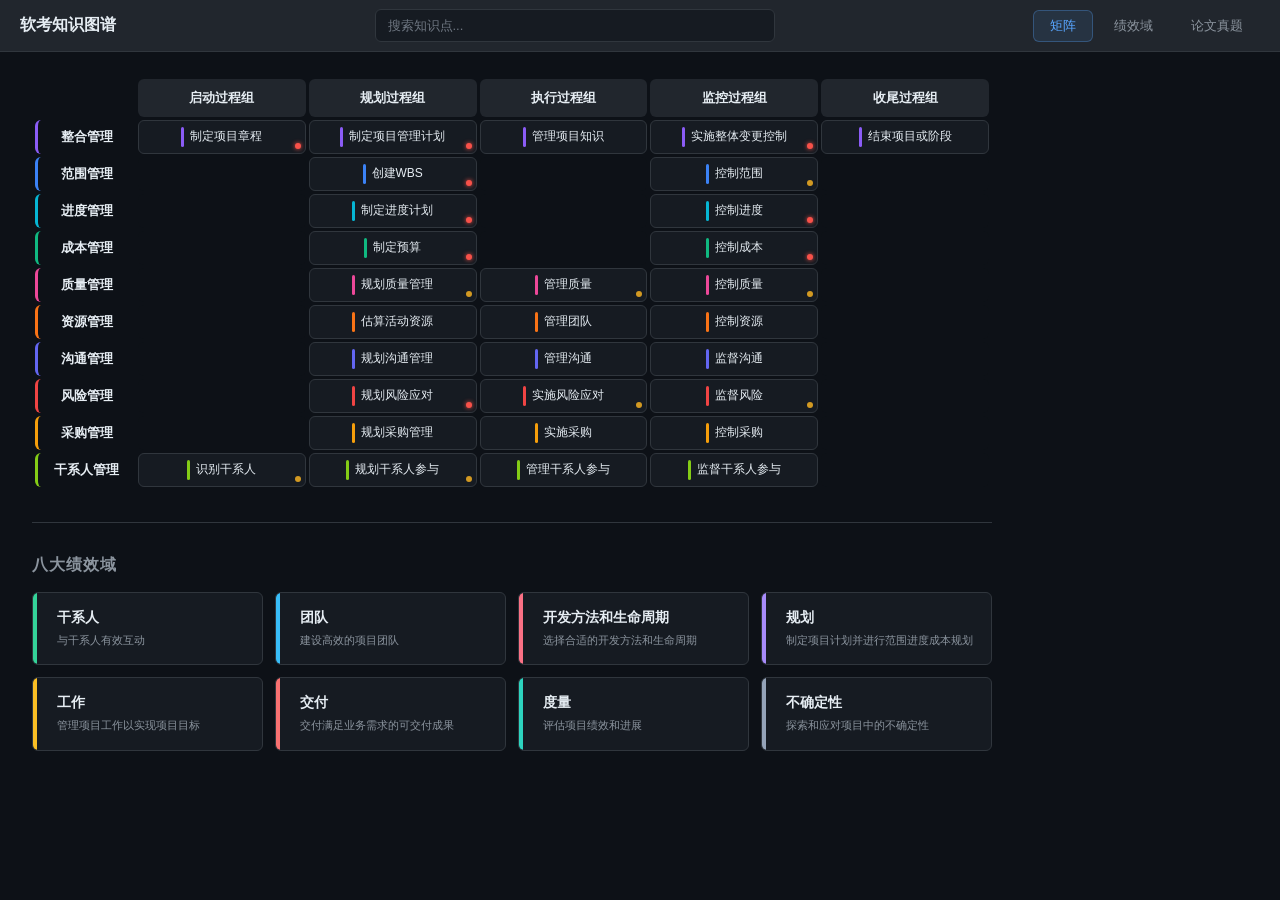
==== index.html @ 4d440a3b "init" ====
<!DOCTYPE html>
<html lang="zh-CN">
<head>
    <meta charset="UTF-8">
    <meta name="viewport" content="width=device-width, initial-scale=1.0">
    <title>软考知识图谱 - 信息系统项目管理师</title>
    <link rel="stylesheet" href="css/main.css">
    <link rel="stylesheet" href="css/matrix.css">
    <link rel="stylesheet" href="css/panel.css">
</head>
<body>
    <!-- Header -->
    <header id="header">
        <div class="header-left">
            <h1 class="logo">软考知识图谱</h1>
        </div>
        <div class="header-center">
            <div class="search-container">
                <input type="text" id="search-input" placeholder="搜索知识点..." autocomplete="off">
                <div id="search-results" class="search-dropdown hidden"></div>
            </div>
        </div>
        <div class="header-right">
            <button class="nav-tab active" data-view="matrix">矩阵</button>
            <button class="nav-tab" data-view="performance">绩效域</button>
            <button class="nav-tab" data-view="essay">论文真题</button>
        </div>
    </header>

    <!-- Main Content -->
    <main id="app">
        <!-- Matrix View -->
        <div id="view-matrix" class="view-container">
            <div class="matrix-wrapper">
                <!-- PMBOK Matrix rendered by JS -->
                <div id="pmbook-matrix" class="matrix"></div>
                <!-- Performance Domain Cards -->
                <div class="section-divider"></div>
                <h2 class="section-title">八大绩效域</h2>
                <div id="perf-domains-grid" class="perf-domains-grid"></div>
            </div>
        </div>

        <!-- Performance Domain Detail View -->
        <div id="view-performance" class="view-container hidden">
            <div class="perf-detail-wrapper">
                <div id="perf-detail-cards" class="perf-detail-cards"></div>
            </div>
        </div>

        <!-- Essay History View -->
        <div id="view-essay" class="view-container hidden">
            <div class="essay-wrapper">
                <h2 class="section-title">论文真题 2015-2025</h2>
                <div id="essay-timeline" class="essay-timeline"></div>
            </div>
        </div>

        <!-- Detail Panel (shared across views) -->
        <aside id="detail-panel" class="detail-panel hidden">
            <div class="panel-header">
                <h2 id="panel-title" class="panel-title"></h2>
                <button id="panel-close" class="panel-close-btn">&times;</button>
            </div>
            <div class="panel-breadcrumb" id="panel-breadcrumb"></div>
            <div class="panel-tabs" id="panel-tabs">
                <button class="tab active" data-tab="overview">概述</button>
                <button class="tab" data-tab="itto">输入输出</button>
                <button class="tab" data-tab="exam">考频</button>
                <button class="tab" data-tab="mnemonic">口诀</button>
            </div>
            <div class="panel-content" id="panel-content"></div>
        </aside>
    </main>

    <!-- Scripts: D3 first, then data, then app logic -->
    <script src="lib/d3.v7.min.js"></script>
    <script src="data/nodes.js"></script>
    <script src="data/edges.js"></script>
    <script src="data/exam-frequency.js"></script>
    <script src="data/mnemonics.js"></script>
    <script src="data/essay-topics.js"></script>
    <script src="data/glossary.js"></script>
    <script src="js/data.js"></script>
    <script src="js/matrix.js"></script>
    <script src="js/panel.js"></script>
    <script src="js/search.js"></script>
    <script src="js/app.js"></script>
</body>
</html>
---- css/main.css ----
/* CSS Variables - Dark Theme */
:root {
    --bg-primary: #0d1117;
    --bg-secondary: #161b22;
    --bg-tertiary: #21262d;
    --bg-card: #1c2128;
    --bg-hover: #30363d;
    --text-primary: #e6edf3;
    --text-secondary: #8b949e;
    --text-muted: #6e7681;
    --border-color: #30363d;
    --border-light: #21262d;
    --accent-blue: #58a6ff;
    --accent-green: #3fb950;
    --accent-red: #f85149;
    --accent-orange: #d29922;
    --accent-purple: #bc8cff;
    --shadow: 0 1px 3px rgba(0,0,0,0.3);
    --shadow-lg: 0 8px 24px rgba(0,0,0,0.4);
    --radius: 6px;
    --radius-lg: 10px;
    --header-height: 52px;
    --panel-width: 420px;
    --transition: 0.2s ease;
}

/* Reset */
*, *::before, *::after { margin: 0; padding: 0; box-sizing: border-box; }

body {
    font-family: "PingFang SC", "Microsoft YaHei", "Noto Sans SC", -apple-system, BlinkMacSystemFont, "Segoe UI", sans-serif;
    font-size: 14px;
    color: var(--text-primary);
    background: var(--bg-primary);
    overflow: hidden;
    height: 100vh;
    width: 100vw;
}

/* Layout */
#header {
    display: flex;
    align-items: center;
    justify-content: space-between;
    height: var(--header-height);
    padding: 0 20px;
    background: var(--bg-tertiary);
    border-bottom: 1px solid var(--border-color);
    z-index: 100;
}

.header-left { display: flex; align-items: center; gap: 12px; }
.header-center { flex: 1; max-width: 400px; margin: 0 24px; }
.header-right { display: flex; align-items: center; gap: 4px; }

.logo {
    font-size: 16px;
    font-weight: 600;
    color: var(--text-primary);
    white-space: nowrap;
}

#app {
    display: flex;
    height: calc(100vh - var(--header-height));
    overflow: hidden;
}

/* Nav Tabs in Header */
.nav-tab {
    padding: 6px 16px;
    background: none;
    border: 1px solid transparent;
    color: var(--text-secondary);
    font-size: 13px;
    cursor: pointer;
    border-radius: var(--radius);
    transition: all var(--transition);
}
.nav-tab:hover { color: var(--text-primary); background: var(--bg-hover); }
.nav-tab.active {
    color: var(--accent-blue);
    background: rgba(88,166,255,0.1);
    border-color: rgba(88,166,255,0.3);
}

/* View Containers */
.view-container {
    flex: 1;
    overflow-y: auto;
    padding: 24px 32px;
    scrollbar-width: thin;
    scrollbar-color: var(--bg-hover) transparent;
}
.view-container.hidden { display: none; }

/* Section */
.section-divider {
    height: 1px;
    background: var(--border-color);
    margin: 32px 0;
}
.section-title {
    font-size: 16px;
    font-weight: 600;
    color: var(--text-secondary);
    margin-bottom: 16px;
    letter-spacing: 1px;
}

/* Search */
.search-container { position: relative; }
#search-input {
    width: 100%;
    padding: 8px 12px;
    background: var(--bg-secondary);
    border: 1px solid var(--border-color);
    border-radius: var(--radius);
    color: var(--text-primary);
    font-size: 13px;
    outline: none;
    transition: border-color var(--transition);
}
#search-input:focus { border-color: var(--accent-blue); }
#search-input::placeholder { color: var(--text-muted); }

.search-dropdown {
    position: absolute;
    top: 100%;
    left: 0;
    right: 0;
    background: var(--bg-secondary);
    border: 1px solid var(--border-color);
    border-radius: var(--radius);
    max-height: 320px;
    overflow-y: auto;
    z-index: 200;
    box-shadow: var(--shadow-lg);
}
.search-result-item {
    display: flex;
    align-items: center;
    gap: 8px;
    padding: 8px 12px;
    cursor: pointer;
    font-size: 13px;
    transition: background var(--transition);
}
.search-result-item:hover,
.search-result-item.active { background: var(--bg-hover); }
.search-result-dot {
    width: 8px; height: 8px;
    border-radius: 50%;
    flex-shrink: 0;
}
.search-result-label { flex: 1; }
.search-result-type { color: var(--text-muted); font-size: 11px; }
.search-result-item mark { background: rgba(88,166,255,0.3); color: var(--text-primary); border-radius: 2px; padding: 0 2px; }

/* Hidden */
.hidden { display: none !important; }

/* Responsive */
@media (max-width: 900px) {
    .header-center { margin: 0 12px; }
    .nav-tab { padding: 6px 10px; font-size: 12px; }
    .view-container { padding: 16px; }
}
@media (max-width: 600px) {
    .nav-tab { padding: 4px 8px; font-size: 11px; }
    .logo { font-size: 14px; }
}
---- css/matrix.css ----
/* PMBOK Matrix Table */
.matrix-wrapper {
    max-width: 960px;
}

.matrix {
    width: 100%;
    border-collapse: separate;
    border-spacing: 3px;
    table-layout: fixed;
}

/* Header row */
.matrix thead th {
    padding: 10px 8px;
    font-size: 13px;
    font-weight: 600;
    color: var(--text-primary);
    background: var(--bg-tertiary);
    border-radius: var(--radius);
    text-align: center;
    white-space: nowrap;
}
.matrix thead th:first-child {
    width: 100px;
    background: transparent;
}

/* Knowledge area label column */
.matrix tbody td:first-child {
    padding: 8px 12px;
    font-size: 13px;
    font-weight: 600;
    color: var(--text-primary);
    text-align: center;
    vertical-align: middle;
    border-radius: var(--radius);
    white-space: nowrap;
    position: relative;
}

/* Process cells */
.matrix .cell-process {
    padding: 6px 8px;
    border-radius: var(--radius);
    cursor: pointer;
    transition: all var(--transition);
    vertical-align: middle;
    text-align: center;
    position: relative;
    background: var(--bg-secondary);
    border: 1px solid var(--border-color);
    min-height: 44px;
}
.matrix .cell-process:hover {
    background: var(--bg-hover);
    border-color: var(--accent-blue);
    transform: translateY(-1px);
    box-shadow: var(--shadow);
}

/* Process cell content */
.cell-content {
    display: flex;
    align-items: center;
    gap: 6px;
    justify-content: center;
}
.cell-color-bar {
    width: 3px;
    height: 20px;
    border-radius: 2px;
    flex-shrink: 0;
}
.cell-name {
    font-size: 12px;
    line-height: 1.3;
    color: var(--text-primary);
}
.cell-heat {
    width: 6px; height: 6px;
    border-radius: 50%;
    flex-shrink: 0;
    position: absolute;
    bottom: 4px;
    right: 4px;
}
.cell-heat.high { background: var(--accent-red); box-shadow: 0 0 4px var(--accent-red); }
.cell-heat.medium { background: var(--accent-orange); }

/* Empty cells */
.matrix .cell-empty {
    background: var(--bg-primary);
    border: 1px solid transparent;
    border-radius: var(--radius);
}

/* Row hover highlight */
.matrix tbody tr:hover td {
    background: var(--bg-tertiary);
}
.matrix tbody tr:hover .cell-process {
    background: var(--bg-hover);
}
.matrix tbody tr:hover .cell-empty {
    background: var(--bg-primary);
}

/* Selected cell */
.matrix .cell-process.selected {
    border-color: var(--accent-blue);
    background: rgba(88,166,255,0.15);
    box-shadow: 0 0 0 2px rgba(88,166,255,0.2);
}

/* Performance Domain Grid */
.perf-domains-grid {
    display: grid;
    grid-template-columns: repeat(4, 1fr);
    gap: 12px;
}

.perf-domain-card {
    background: var(--bg-secondary);
    border: 1px solid var(--border-color);
    border-radius: var(--radius);
    padding: 16px;
    cursor: pointer;
    transition: all var(--transition);
    position: relative;
    overflow: hidden;
}
.perf-domain-card:hover {
    border-color: var(--accent-blue);
    background: var(--bg-hover);
    transform: translateY(-2px);
    box-shadow: var(--shadow-lg);
}
.perf-domain-card.selected {
    border-color: var(--accent-blue);
    box-shadow: 0 0 0 2px rgba(88,166,255,0.2);
}
.pd-card-accent {
    width: 4px;
    height: 100%;
    position: absolute;
    left: 0;
    top: 0;
    border-radius: var(--radius) 0 0 var(--radius);
}
.pd-card-title {
    font-size: 14px;
    font-weight: 600;
    margin-bottom: 6px;
    padding-left: 8px;
}
.pd-card-desc {
    font-size: 11px;
    color: var(--text-secondary);
    line-height: 1.4;
    padding-left: 8px;
}

/* Performance Domain Detail Cards */
.perf-detail-wrapper {
    max-width: 960px;
}
.perf-detail-cards {
    display: grid;
    grid-template-columns: repeat(2, 1fr);
    gap: 16px;
}
.perf-detail-card {
    background: var(--bg-secondary);
    border: 1px solid var(--border-color);
    border-radius: var(--radius-lg);
    padding: 20px;
    cursor: pointer;
    transition: all var(--transition);
    position: relative;
    overflow: hidden;
}
.perf-detail-card:hover {
    border-color: var(--accent-blue);
    transform: translateY(-2px);
    box-shadow: var(--shadow-lg);
}
.perf-detail-card .pd-card-accent {
    width: 4px;
}
.pd-detail-title {
    font-size: 16px;
    font-weight: 600;
    margin-bottom: 8px;
    padding-left: 10px;
}
.pd-detail-goals {
    font-size: 12px;
    color: var(--text-secondary);
    line-height: 1.6;
    padding-left: 10px;
    margin-bottom: 8px;
}
.pd-detail-mnemonic {
    font-size: 13px;
    color: var(--accent-purple);
    font-weight: 600;
    padding: 6px 10px;
    background: rgba(188,140,255,0.1);
    border-radius: var(--radius);
    margin-left: 10px;
    display: inline-block;
}

/* Essay Timeline */
.essay-wrapper {
    max-width: 960px;
}
.essay-timeline {
    display: flex;
    flex-direction: column;
    gap: 8px;
}
.essay-item {
    display: flex;
    align-items: center;
    gap: 12px;
    padding: 12px 16px;
    background: var(--bg-secondary);
    border: 1px solid var(--border-color);
    border-radius: var(--radius);
    transition: all var(--transition);
    cursor: pointer;
}
.essay-item:hover {
    background: var(--bg-hover);
    border-color: var(--accent-blue);
}
.essay-year {
    padding: 4px 10px;
    background: var(--bg-tertiary);
    border-radius: var(--radius);
    font-size: 12px;
    font-weight: 600;
    color: var(--accent-blue);
    white-space: nowrap;
    min-width: 64px;
    text-align: center;
}
.essay-title {
    font-size: 14px;
    flex: 1;
}
.essay-difficulty {
    display: flex;
    gap: 2px;
}
.essay-star {
    width: 12px; height: 12px;
    border-radius: 50%;
}
.essay-star.filled { background: var(--accent-orange); }
.essay-star.empty { background: var(--bg-tertiary); }
.essay-area {
    font-size: 11px;
    color: var(--text-muted);
    padding: 2px 8px;
    background: var(--bg-tertiary);
    border-radius: 10px;
    white-space: nowrap;
}

/* Responsive */
@media (max-width: 900px) {
    .perf-domains-grid { grid-template-columns: repeat(2, 1fr); }
    .perf-detail-cards { grid-template-columns: 1fr; }
    .matrix .cell-name { font-size: 11px; }
    .matrix tbody td:first-child { font-size: 12px; width: 80px; }
}
---- css/panel.css ----
/* Detail Panel */
.detail-panel {
    width: var(--panel-width);
    min-width: var(--panel-width);
    background: var(--bg-secondary);
    border-left: 1px solid var(--border-color);
    display: flex;
    flex-direction: column;
    overflow: hidden;
    transition: min-width 0.3s, width 0.3s;
}
.detail-panel.hidden { min-width: 0; width: 0; border: none; overflow: hidden; display: flex !important; }

.panel-header {
    display: flex;
    align-items: center;
    justify-content: space-between;
    padding: 16px;
    border-bottom: 1px solid var(--border-color);
}
.panel-title {
    font-size: 16px;
    font-weight: 600;
    flex: 1;
    margin-right: 8px;
}
.panel-close-btn {
    width: 28px; height: 28px;
    background: none; border: none;
    color: var(--text-secondary);
    font-size: 20px;
    cursor: pointer;
    border-radius: var(--radius);
    display: flex; align-items: center; justify-content: center;
}
.panel-close-btn:hover { background: var(--bg-hover); color: var(--text-primary); }

.panel-breadcrumb {
    padding: 8px 16px;
    font-size: 11px;
    color: var(--text-muted);
    border-bottom: 1px solid var(--border-light);
}

/* Tabs */
.panel-tabs {
    display: flex;
    border-bottom: 1px solid var(--border-color);
    padding: 0 8px;
}
.tab {
    padding: 10px 12px;
    background: none;
    border: none;
    border-bottom: 2px solid transparent;
    color: var(--text-secondary);
    font-size: 13px;
    cursor: pointer;
    transition: all var(--transition);
}
.tab:hover { color: var(--text-primary); }
.tab.active {
    color: var(--accent-blue);
    border-bottom-color: var(--accent-blue);
}

/* Panel Content */
.panel-content {
    flex: 1;
    overflow-y: auto;
    padding: 16px;
    scrollbar-width: thin;
    scrollbar-color: var(--bg-hover) transparent;
}

/* Panel Sections */
.panel-section { margin-bottom: 16px; }
.panel-section-title {
    font-size: 13px;
    font-weight: 600;
    color: var(--text-secondary);
    margin-bottom: 8px;
}
.panel-description {
    font-size: 13px;
    line-height: 1.6;
    color: var(--text-primary);
}

/* Badges */
.badge {
    display: inline-block;
    padding: 2px 8px;
    border-radius: 10px;
    font-size: 11px;
    font-weight: 600;
    margin-right: 4px;
}
.badge-process-group { background: var(--bg-tertiary); color: var(--text-primary); }
.badge-ka { background: var(--bg-tertiary); color: var(--text-primary); }
.badge-heat-high { background: rgba(248,81,73,0.2); color: #f85149; }
.badge-heat-medium { background: rgba(210,153,34,0.2); color: #d29922; }
.badge-heat-low { background: var(--bg-tertiary); color: var(--text-secondary); }

/* Chips */
.chip {
    display: inline-block;
    padding: 4px 10px;
    margin: 3px;
    border-radius: 12px;
    font-size: 11px;
    background: var(--bg-tertiary);
    border: 1px solid var(--border-color);
    color: var(--text-primary);
    cursor: pointer;
    transition: all var(--transition);
}
.chip:hover { border-color: var(--accent-blue); background: var(--bg-hover); }

/* ITTO Flow */
.itto-flow {
    display: flex;
    flex-direction: column;
    gap: 12px;
}
.itto-section {
    background: var(--bg-tertiary);
    border-radius: var(--radius);
    padding: 10px 12px;
}
.itto-section-title {
    font-size: 11px;
    font-weight: 600;
    color: var(--text-muted);
    text-transform: uppercase;
    letter-spacing: 0.5px;
    margin-bottom: 6px;
}
.itto-section-title.inputs { color: var(--accent-blue); }
.itto-section-title.tools { color: var(--accent-orange); }
.itto-section-title.outputs { color: var(--accent-green); }

/* Arrow between sections */
.itto-arrow {
    text-align: center;
    color: var(--text-muted);
    font-size: 16px;
    line-height: 1;
    padding: 2px 0;
}

/* Mnemonic Card */
.mnemonic-card {
    background: var(--bg-tertiary);
    border: 1px solid var(--border-color);
    border-radius: var(--radius);
    padding: 14px;
    margin-bottom: 12px;
}
.mnemonic-phrase {
    font-size: 18px;
    font-weight: 700;
    color: var(--accent-purple);
    text-align: center;
    padding: 8px;
    margin-bottom: 8px;
    letter-spacing: 2px;
}
.mnemonic-expansion {
    font-size: 12px;
    line-height: 1.8;
    color: var(--text-secondary);
}

/* Exam frequency bar */
.freq-bar-container { margin: 8px 0; }
.freq-bar {
    display: flex;
    align-items: center;
    margin-bottom: 6px;
    font-size: 12px;
}
.freq-bar-label { width: 60px; color: var(--text-secondary); }
.freq-bar-track {
    flex: 1;
    height: 8px;
    background: var(--bg-tertiary);
    border-radius: 4px;
    margin: 0 8px;
    overflow: hidden;
}
.freq-bar-fill { height: 100%; border-radius: 4px; }
.freq-bar-fill.choice { background: var(--accent-blue); }
.freq-bar-fill.case { background: var(--accent-green); }
.freq-bar-fill.essay { background: var(--accent-red); }
.freq-bar-value { width: 24px; text-align: right; color: var(--text-secondary); }

/* Essay items in panel */
.essay-list-item {
    display: flex;
    align-items: center;
    gap: 8px;
    padding: 6px 0;
    border-bottom: 1px solid var(--border-light);
    font-size: 12px;
}
.essay-list-item:last-child { border-bottom: none; }
.essay-list-year {
    padding: 2px 6px;
    background: var(--bg-tertiary);
    border-radius: 3px;
    font-size: 11px;
    color: var(--accent-blue);
    white-space: nowrap;
}

/* Responsive */
@media (max-width: 768px) {
    .detail-panel {
        position: fixed;
        bottom: 0; left: 0; right: 0;
        height: 50vh;
        min-width: 100%;
        width: 100%;
        border-left: none;
        border-top: 1px solid var(--border-color);
        border-radius: var(--radius-lg) var(--radius-lg) 0 0;
        z-index: 300;
    }
}
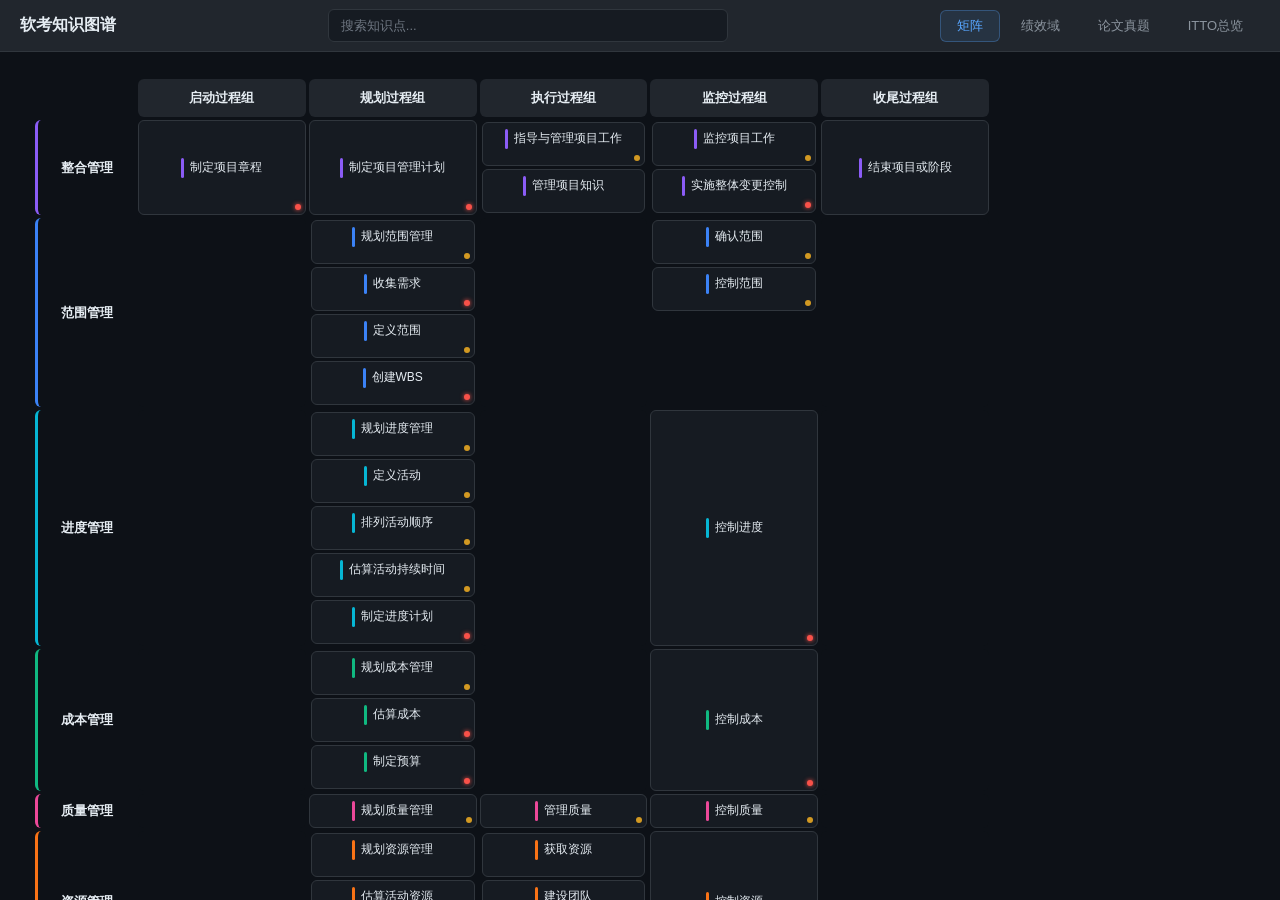
==== commit fd74f019: "update" ====
--- a/index.html
+++ b/index.html
@@ -24,6 +24,7 @@
             <button class="nav-tab active" data-view="matrix">矩阵</button>
             <button class="nav-tab" data-view="performance">绩效域</button>
             <button class="nav-tab" data-view="essay">论文真题</button>
+            <a href="itto.html" class="nav-tab" style="text-decoration:none">ITTO总览</a>
         </div>
     </header>
 
--- a/css/matrix.css
+++ b/css/matrix.css
@@ -95,6 +95,20 @@
     border-radius: var(--radius);
 }
 
+/* Multi-process cells */
+.matrix .cell-multi {
+    padding: 2px;
+    vertical-align: top;
+    background: transparent;
+}
+.matrix .cell-multi .cell-process {
+    display: block;
+    margin-bottom: 3px;
+}
+.matrix .cell-multi .cell-process:last-child {
+    margin-bottom: 0;
+}
+
 /* Row hover highlight */
 .matrix tbody tr:hover td {
     background: var(--bg-tertiary);
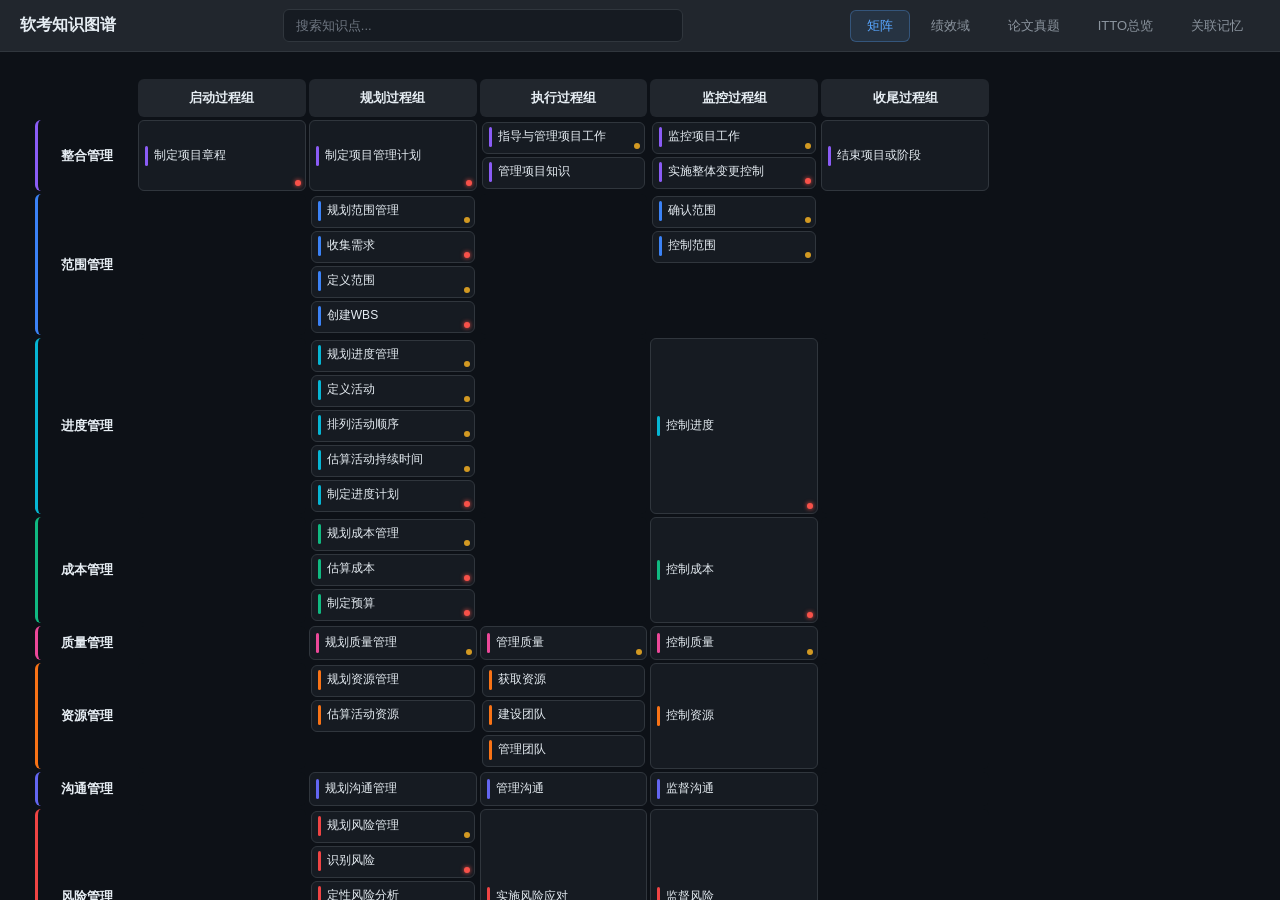
==== commit dba903e1: "添加关联记忆页面" ====
--- a/index.html
+++ b/index.html
@@ -25,6 +25,7 @@
             <button class="nav-tab" data-view="performance">绩效域</button>
             <button class="nav-tab" data-view="essay">论文真题</button>
             <a href="itto.html" class="nav-tab" style="text-decoration:none">ITTO总览</a>
+            <a href="memory.html" class="nav-tab" style="text-decoration:none">关联记忆</a>
         </div>
     </header>
 
--- a/css/matrix.css
+++ b/css/matrix.css
@@ -41,16 +41,16 @@
 
 /* Process cells */
 .matrix .cell-process {
-    padding: 6px 8px;
+    padding: 4px 6px;
     border-radius: var(--radius);
     cursor: pointer;
     transition: all var(--transition);
     vertical-align: middle;
-    text-align: center;
-    position: relative;
-    background: var(--bg-secondary);
-    border: 1px solid var(--border-color);
-    min-height: 44px;
+    text-align: left;
+    position: relative;
+    background: var(--bg-secondary);
+    border: 1px solid var(--border-color);
+    min-height: 32px;
 }
 .matrix .cell-process:hover {
     background: var(--bg-hover);
@@ -64,7 +64,7 @@
     display: flex;
     align-items: center;
     gap: 6px;
-    justify-content: center;
+    justify-content: flex-start;
 }
 .cell-color-bar {
     width: 3px;
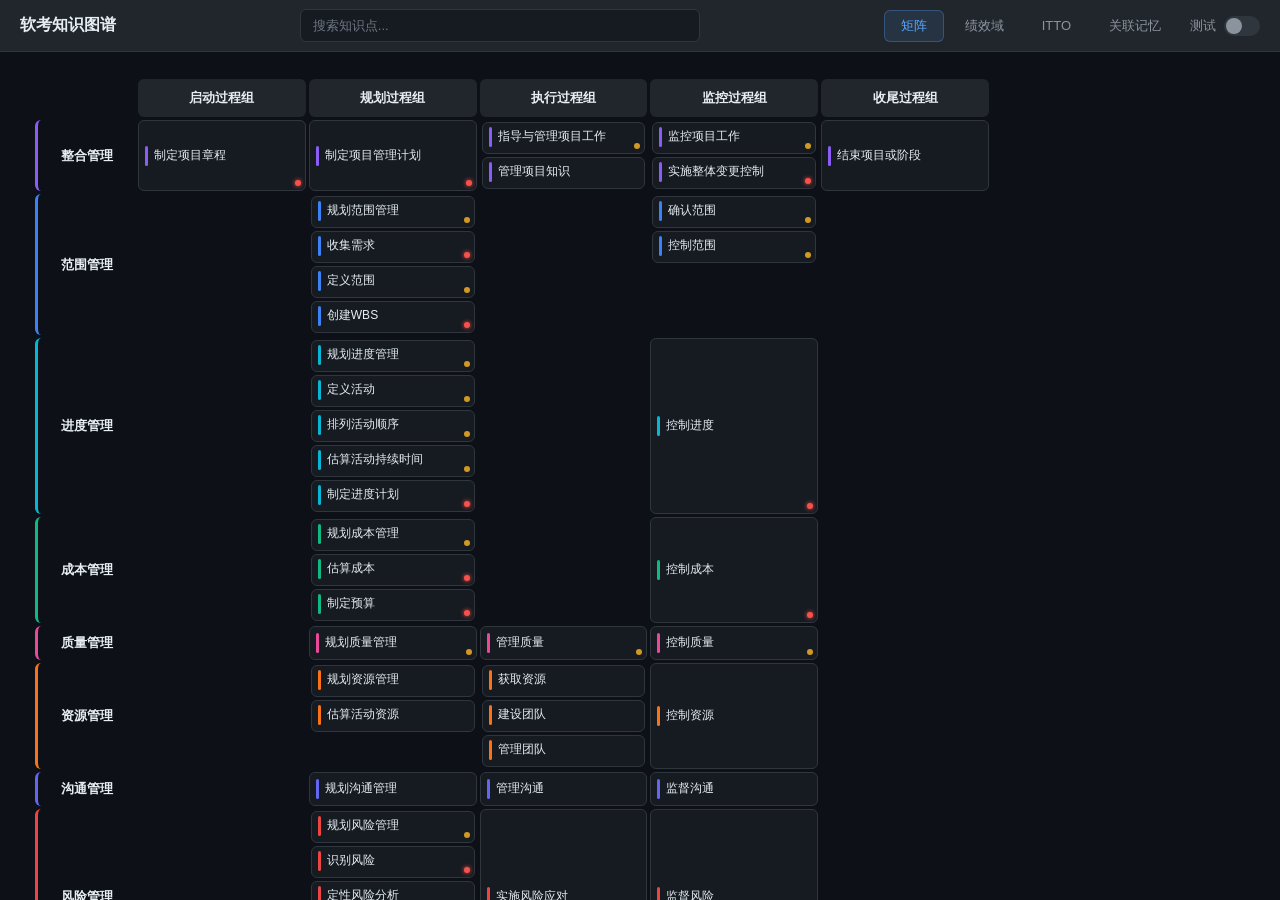
==== commit 6ab89a80: "添加绩效域" ====
--- a/index.html
+++ b/index.html
@@ -7,6 +7,17 @@
     <link rel="stylesheet" href="css/main.css">
     <link rel="stylesheet" href="css/matrix.css">
     <link rel="stylesheet" href="css/panel.css">
+    <style>
+    .test-toggle{display:flex;align-items:center;gap:8px;font-size:13px;color:var(--text-secondary);cursor:pointer;user-select:none}
+    .test-toggle input{display:none}
+    .toggle-track{width:36px;height:20px;border-radius:10px;background:var(--bg-hover);position:relative;transition:var(--transition)}
+    .toggle-track::after{content:'';position:absolute;top:2px;left:2px;width:16px;height:16px;border-radius:50%;background:var(--text-secondary);transition:var(--transition)}
+    .test-toggle input:checked+.toggle-track{background:var(--accent-orange)}
+    .test-toggle input:checked+.toggle-track::after{left:18px;background:#fff}
+    body.test-mode .answer{color:transparent!important;background:var(--bg-hover)!important;border-radius:4px;cursor:pointer}
+    body.test-mode .answer:hover{background:var(--bg-tertiary)!important}
+    body.test-mode .answer.revealed{color:inherit!important;background:transparent!important}
+    </style>
 </head>
 <body>
     <!-- Header -->
@@ -21,11 +32,15 @@
             </div>
         </div>
         <div class="header-right">
-            <button class="nav-tab active" data-view="matrix">矩阵</button>
-            <button class="nav-tab" data-view="performance">绩效域</button>
-            <button class="nav-tab" data-view="essay">论文真题</button>
-            <a href="itto.html" class="nav-tab" style="text-decoration:none">ITTO总览</a>
+            <a href="index.html" class="nav-tab active" style="text-decoration:none">矩阵</a>
+            <a href="performance.html" class="nav-tab" style="text-decoration:none">绩效域</a>
+            <a href="itto.html" class="nav-tab" style="text-decoration:none">ITTO</a>
             <a href="memory.html" class="nav-tab" style="text-decoration:none">关联记忆</a>
+            <label class="test-toggle" style="margin-left:8px">
+                <span>测试</span>
+                <input type="checkbox" id="testModeToggle">
+                <span class="toggle-track"></span>
+            </label>
         </div>
     </header>
 
@@ -47,14 +62,6 @@
         <div id="view-performance" class="view-container hidden">
             <div class="perf-detail-wrapper">
                 <div id="perf-detail-cards" class="perf-detail-cards"></div>
-            </div>
-        </div>
-
-        <!-- Essay History View -->
-        <div id="view-essay" class="view-container hidden">
-            <div class="essay-wrapper">
-                <h2 class="section-title">论文真题 2015-2025</h2>
-                <div id="essay-timeline" class="essay-timeline"></div>
             </div>
         </div>
 
@@ -88,5 +95,15 @@
     <script src="js/panel.js"></script>
     <script src="js/search.js"></script>
     <script src="js/app.js"></script>
+    <script>
+    document.getElementById('testModeToggle').addEventListener('change', function() {
+        document.body.classList.toggle('test-mode', this.checked);
+    });
+    document.addEventListener('click', function(e) {
+        if (document.body.classList.contains('test-mode') && e.target.classList.contains('answer')) {
+            e.target.classList.toggle('revealed');
+        }
+    });
+    </script>
 </body>
 </html>
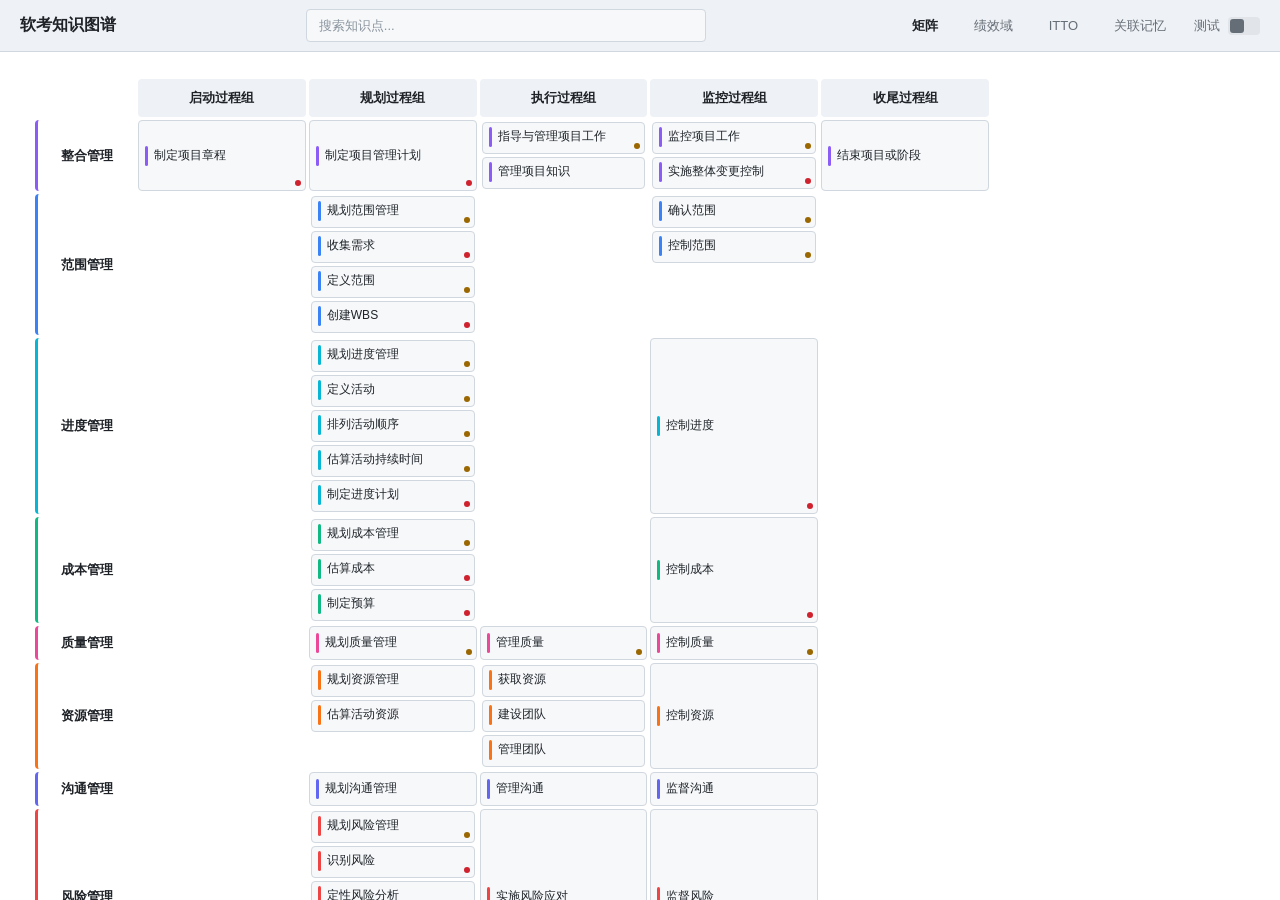
==== commit 7681ab38: "nginx代理" ====
--- a/index.html
+++ b/index.html
@@ -10,11 +10,11 @@
     <style>
     .test-toggle{display:flex;align-items:center;gap:8px;font-size:13px;color:var(--text-secondary);cursor:pointer;user-select:none}
     .test-toggle input{display:none}
-    .toggle-track{width:36px;height:20px;border-radius:10px;background:var(--bg-hover);position:relative;transition:var(--transition)}
-    .toggle-track::after{content:'';position:absolute;top:2px;left:2px;width:16px;height:16px;border-radius:50%;background:var(--text-secondary);transition:var(--transition)}
+    .toggle-track{width:32px;height:18px;border-radius:4px;background:var(--bg-hover);position:relative;transition:var(--transition)}
+    .toggle-track::after{content:'';position:absolute;top:2px;left:2px;width:14px;height:14px;border-radius:3px;background:var(--text-secondary);transition:var(--transition)}
     .test-toggle input:checked+.toggle-track{background:var(--accent-orange)}
-    .test-toggle input:checked+.toggle-track::after{left:18px;background:#fff}
-    body.test-mode .answer{color:transparent!important;background:var(--bg-hover)!important;border-radius:4px;cursor:pointer}
+    .test-toggle input:checked+.toggle-track::after{left:16px;background:#fff}
+    body.test-mode .answer{color:transparent!important;background:var(--bg-hover)!important;border-radius:3px;cursor:pointer}
     body.test-mode .answer:hover{background:var(--bg-tertiary)!important}
     body.test-mode .answer.revealed{color:inherit!important;background:transparent!important}
     </style>
--- a/css/main.css
+++ b/css/main.css
@@ -1,24 +1,24 @@
-/* CSS Variables - Dark Theme */
+/* CSS Variables - Light Theme */
 :root {
-    --bg-primary: #0d1117;
-    --bg-secondary: #161b22;
-    --bg-tertiary: #21262d;
-    --bg-card: #1c2128;
-    --bg-hover: #30363d;
-    --text-primary: #e6edf3;
-    --text-secondary: #8b949e;
-    --text-muted: #6e7681;
-    --border-color: #30363d;
-    --border-light: #21262d;
-    --accent-blue: #58a6ff;
-    --accent-green: #3fb950;
-    --accent-red: #f85149;
-    --accent-orange: #d29922;
-    --accent-purple: #bc8cff;
-    --shadow: 0 1px 3px rgba(0,0,0,0.3);
-    --shadow-lg: 0 8px 24px rgba(0,0,0,0.4);
-    --radius: 6px;
-    --radius-lg: 10px;
+    --bg-primary: #ffffff;
+    --bg-secondary: #f6f8fa;
+    --bg-tertiary: #eef1f5;
+    --bg-card: #f6f8fa;
+    --bg-hover: #e1e4e8;
+    --text-primary: #1f2328;
+    --text-secondary: #656d76;
+    --text-muted: #8b949e;
+    --border-color: #d0d7de;
+    --border-light: #d8dee4;
+    --accent-blue: #0969da;
+    --accent-green: #1a7f37;
+    --accent-red: #cf222e;
+    --accent-orange: #9a6700;
+    --accent-purple: #8250df;
+    --shadow: 0 1px 3px rgba(31,35,40,0.08);
+    --shadow-lg: 0 4px 12px rgba(31,35,40,0.12);
+    --radius: 4px;
+    --radius-lg: 6px;
     --header-height: 52px;
     --panel-width: 420px;
     --transition: 0.2s ease;
@@ -70,18 +70,16 @@
 .nav-tab {
     padding: 6px 16px;
     background: none;
-    border: 1px solid transparent;
+    border: none;
     color: var(--text-secondary);
     font-size: 13px;
     cursor: pointer;
-    border-radius: var(--radius);
-    transition: all var(--transition);
+    transition: color var(--transition);
 }
-.nav-tab:hover { color: var(--text-primary); background: var(--bg-hover); }
+.nav-tab:hover { color: var(--text-primary); }
 .nav-tab.active {
-    color: var(--accent-blue);
-    background: rgba(88,166,255,0.1);
-    border-color: rgba(88,166,255,0.3);
+    color: var(--text-primary);
+    font-weight: 600;
 }
 
 /* View Containers */
--- a/css/matrix.css
+++ b/css/matrix.css
@@ -55,8 +55,6 @@
 .matrix .cell-process:hover {
     background: var(--bg-hover);
     border-color: var(--accent-blue);
-    transform: translateY(-1px);
-    box-shadow: var(--shadow);
 }
 
 /* Process cell content */
@@ -85,7 +83,7 @@
     bottom: 4px;
     right: 4px;
 }
-.cell-heat.high { background: var(--accent-red); box-shadow: 0 0 4px var(--accent-red); }
+.cell-heat.high { background: var(--accent-red); }
 .cell-heat.medium { background: var(--accent-orange); }
 
 /* Empty cells */
@@ -124,7 +122,6 @@
 .matrix .cell-process.selected {
     border-color: var(--accent-blue);
     background: rgba(88,166,255,0.15);
-    box-shadow: 0 0 0 2px rgba(88,166,255,0.2);
 }
 
 /* Performance Domain Grid */
@@ -147,12 +144,9 @@
 .perf-domain-card:hover {
     border-color: var(--accent-blue);
     background: var(--bg-hover);
-    transform: translateY(-2px);
-    box-shadow: var(--shadow-lg);
 }
 .perf-domain-card.selected {
     border-color: var(--accent-blue);
-    box-shadow: 0 0 0 2px rgba(88,166,255,0.2);
 }
 .pd-card-accent {
     width: 4px;
@@ -196,8 +190,6 @@
 }
 .perf-detail-card:hover {
     border-color: var(--accent-blue);
-    transform: translateY(-2px);
-    box-shadow: var(--shadow-lg);
 }
 .perf-detail-card .pd-card-accent {
     width: 4px;
--- a/css/panel.css
+++ b/css/panel.css
@@ -91,7 +91,7 @@
 .badge {
     display: inline-block;
     padding: 2px 8px;
-    border-radius: 10px;
+    border-radius: 4px;
     font-size: 11px;
     font-weight: 600;
     margin-right: 4px;
@@ -107,13 +107,13 @@
     display: inline-block;
     padding: 4px 10px;
     margin: 3px;
-    border-radius: 12px;
+    border-radius: 4px;
     font-size: 11px;
     background: var(--bg-tertiary);
     border: 1px solid var(--border-color);
     color: var(--text-primary);
     cursor: pointer;
-    transition: all var(--transition);
+    transition: color var(--transition), border-color var(--transition);
 }
 .chip:hover { border-color: var(--accent-blue); background: var(--bg-hover); }
 
@@ -158,13 +158,13 @@
     margin-bottom: 12px;
 }
 .mnemonic-phrase {
-    font-size: 18px;
+    font-size: 16px;
     font-weight: 700;
-    color: var(--accent-purple);
+    color: var(--text-primary);
     text-align: center;
     padding: 8px;
     margin-bottom: 8px;
-    letter-spacing: 2px;
+    letter-spacing: 1px;
 }
 .mnemonic-expansion {
     font-size: 12px;
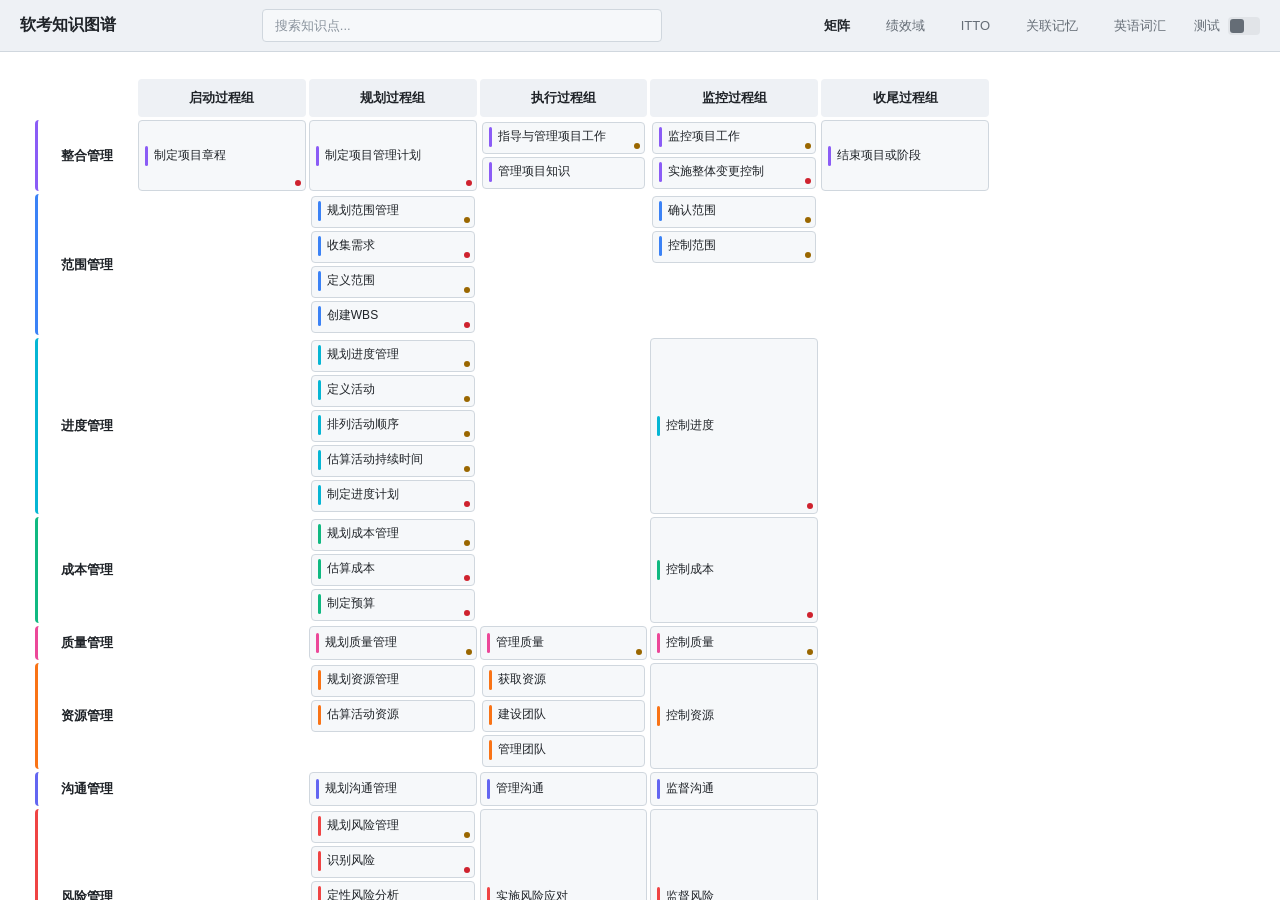
==== commit 9e65ba25: "添加英语词汇辅助记忆页面 新增 english.html，包含技术词汇、管理词汇、按管理分类、历年真题、2026预测五个板块，支持测试模式和搜索筛选。更新全部页面导航栏增加英语词汇入口。  Co-Au" ====
--- a/index.html
+++ b/index.html
@@ -36,6 +36,7 @@
             <a href="performance.html" class="nav-tab" style="text-decoration:none">绩效域</a>
             <a href="itto.html" class="nav-tab" style="text-decoration:none">ITTO</a>
             <a href="memory.html" class="nav-tab" style="text-decoration:none">关联记忆</a>
+            <a href="english.html" class="nav-tab" style="text-decoration:none">英语词汇</a>
             <label class="test-toggle" style="margin-left:8px">
                 <span>测试</span>
                 <input type="checkbox" id="testModeToggle">
--- a/css/main.css
+++ b/css/main.css
@@ -164,7 +164,37 @@
     .nav-tab { padding: 6px 10px; font-size: 12px; }
     .view-container { padding: 16px; }
 }
-@media (max-width: 600px) {
+@media (max-width: 768px) {
+    body { overflow-y: auto; height: auto; }
+    #header {
+        flex-wrap: wrap;
+        height: auto;
+        padding: 8px 12px;
+        gap: 6px;
+    }
+    .header-left { order: 1; }
+    .header-right {
+        order: 3;
+        width: 100%;
+        overflow-x: auto;
+        -webkit-overflow-scrolling: touch;
+        padding-bottom: 2px;
+    }
+    .header-center {
+        order: 2;
+        flex: 0 0 auto;
+        max-width: 200px;
+        margin: 0 0 0 auto;
+    }
+    .nav-tab { padding: 5px 10px; font-size: 12px; flex-shrink: 0; }
+    .test-toggle { flex-shrink: 0; }
+    .view-container { padding: 12px; overflow-y: visible; }
+    #app { height: auto; min-height: 100vh; overflow: visible; flex-direction: column; }
+}
+@media (max-width: 480px) {
+    body { overflow-y: auto; height: auto; }
+    .header-center { max-width: 140px; margin: 0 0 0 auto; }
     .nav-tab { padding: 4px 8px; font-size: 11px; }
     .logo { font-size: 14px; }
-}
+    .view-container { padding: 8px; }
+}
--- a/css/matrix.css
+++ b/css/matrix.css
@@ -283,3 +283,33 @@
     .matrix .cell-name { font-size: 11px; }
     .matrix tbody td:first-child { font-size: 12px; width: 80px; }
 }
+
+@media (max-width: 768px) {
+    .matrix-wrapper {
+        overflow-x: auto;
+        -webkit-overflow-scrolling: touch;
+        padding-bottom: 8px;
+    }
+    .matrix {
+        min-width: 600px;
+    }
+    .perf-domains-grid { grid-template-columns: repeat(2, 1fr); gap: 8px; }
+    .perf-domain-card { padding: 12px; }
+    .perf-detail-card { padding: 14px; }
+    .essay-item {
+        flex-wrap: wrap;
+        gap: 8px;
+    }
+    .essay-title { flex: 1 1 100%; order: 3; font-size: 13px; }
+    .essay-year { min-width: 50px; padding: 3px 8px; font-size: 11px; }
+    .essay-area { font-size: 10px; padding: 2px 6px; }
+}
+
+@media (max-width: 480px) {
+    .perf-domains-grid { grid-template-columns: 1fr; }
+    .pd-card-title { font-size: 13px; }
+    .pd-card-desc { font-size: 10px; }
+    .perf-detail-card { padding: 10px; }
+    .pd-detail-title { font-size: 14px; }
+    .essay-wrapper { padding: 0; }
+}
--- a/css/panel.css
+++ b/css/panel.css
@@ -219,12 +219,28 @@
     .detail-panel {
         position: fixed;
         bottom: 0; left: 0; right: 0;
-        height: 50vh;
+        height: 55vh;
         min-width: 100%;
         width: 100%;
         border-left: none;
         border-top: 1px solid var(--border-color);
         border-radius: var(--radius-lg) var(--radius-lg) 0 0;
         z-index: 300;
+        box-shadow: 0 -4px 16px rgba(0,0,0,0.1);
     }
-}
+    .panel-header { padding: 12px; }
+    .panel-title { font-size: 15px; }
+    .panel-tabs { padding: 0 4px; }
+    .tab { padding: 8px 8px; font-size: 12px; }
+    .panel-content { padding: 12px; }
+    .mnemonic-phrase { font-size: 14px; padding: 6px; }
+    .chip { padding: 3px 7px; font-size: 10px; }
+}
+
+@media (max-width: 480px) {
+    .detail-panel { height: 60vh; }
+    .panel-header { padding: 10px; }
+    .panel-title { font-size: 14px; }
+    .tab { padding: 6px 6px; font-size: 11px; }
+    .panel-content { padding: 10px; }
+}
